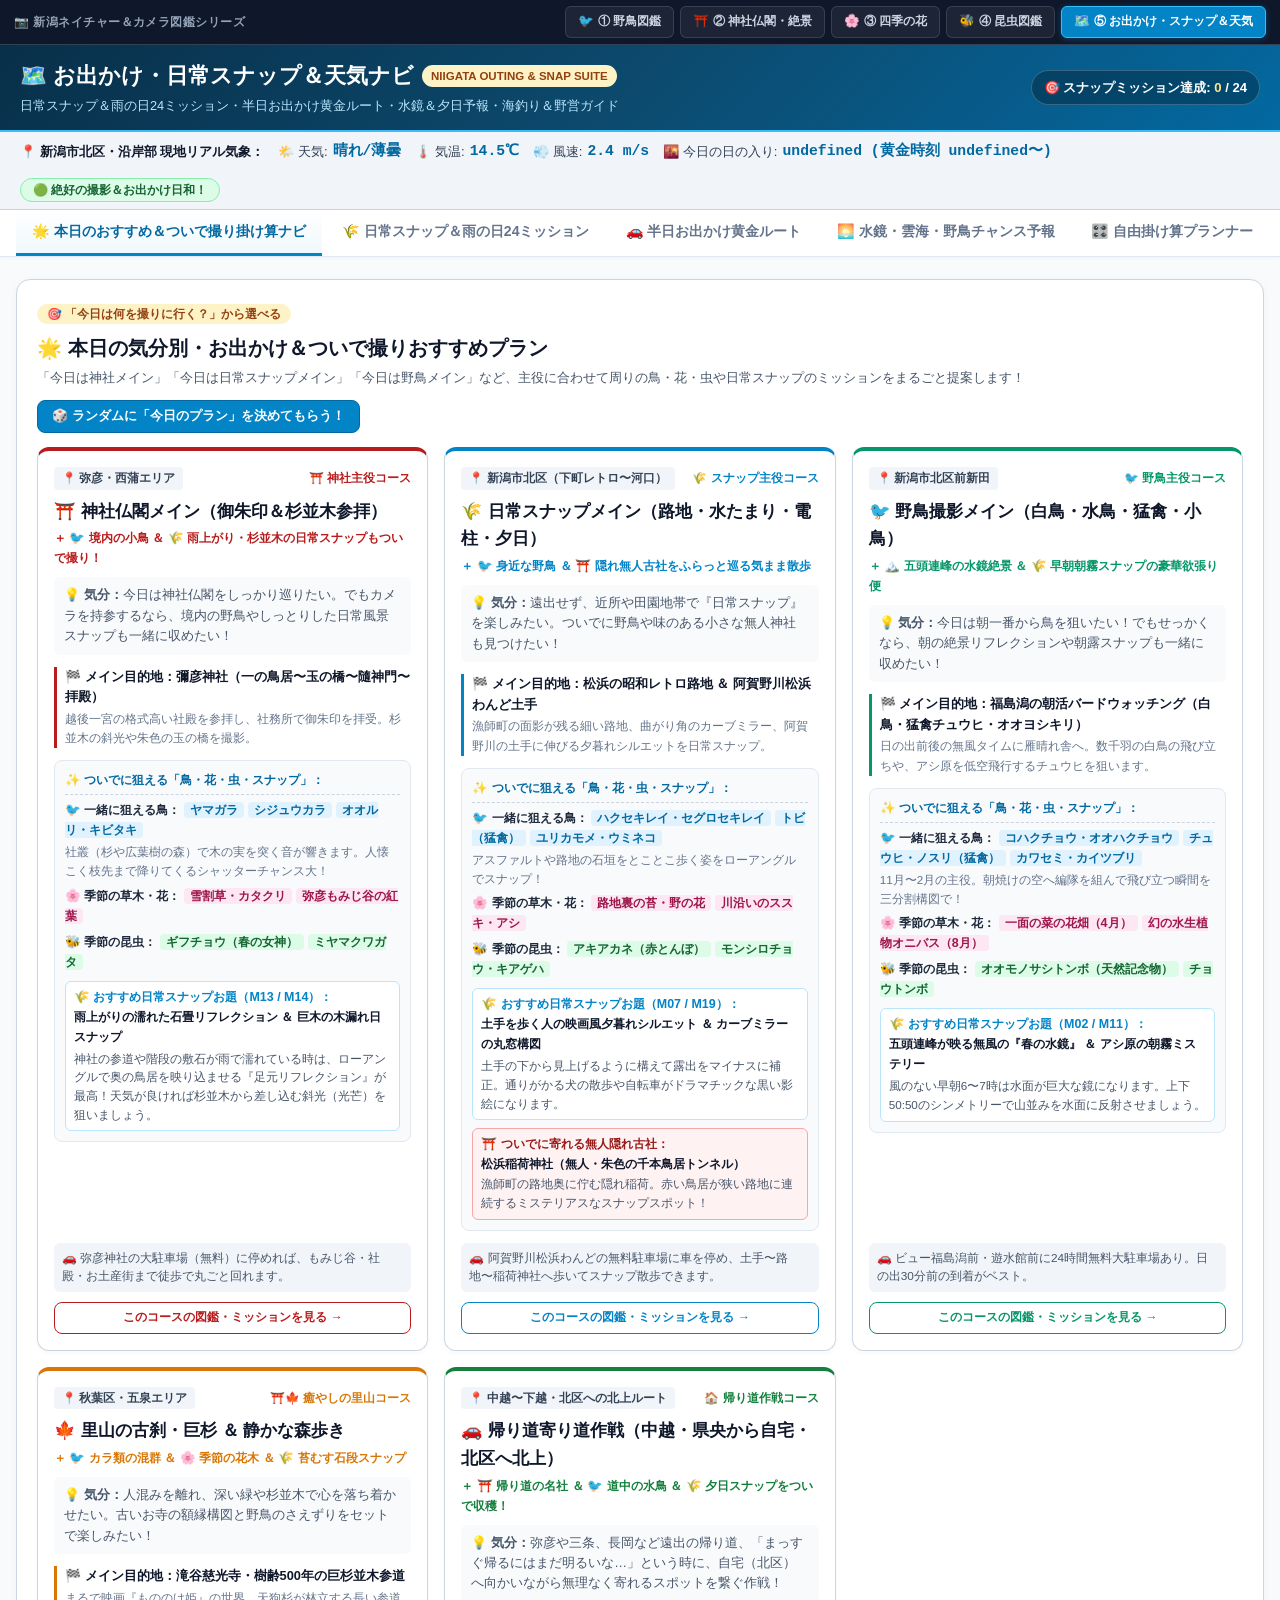
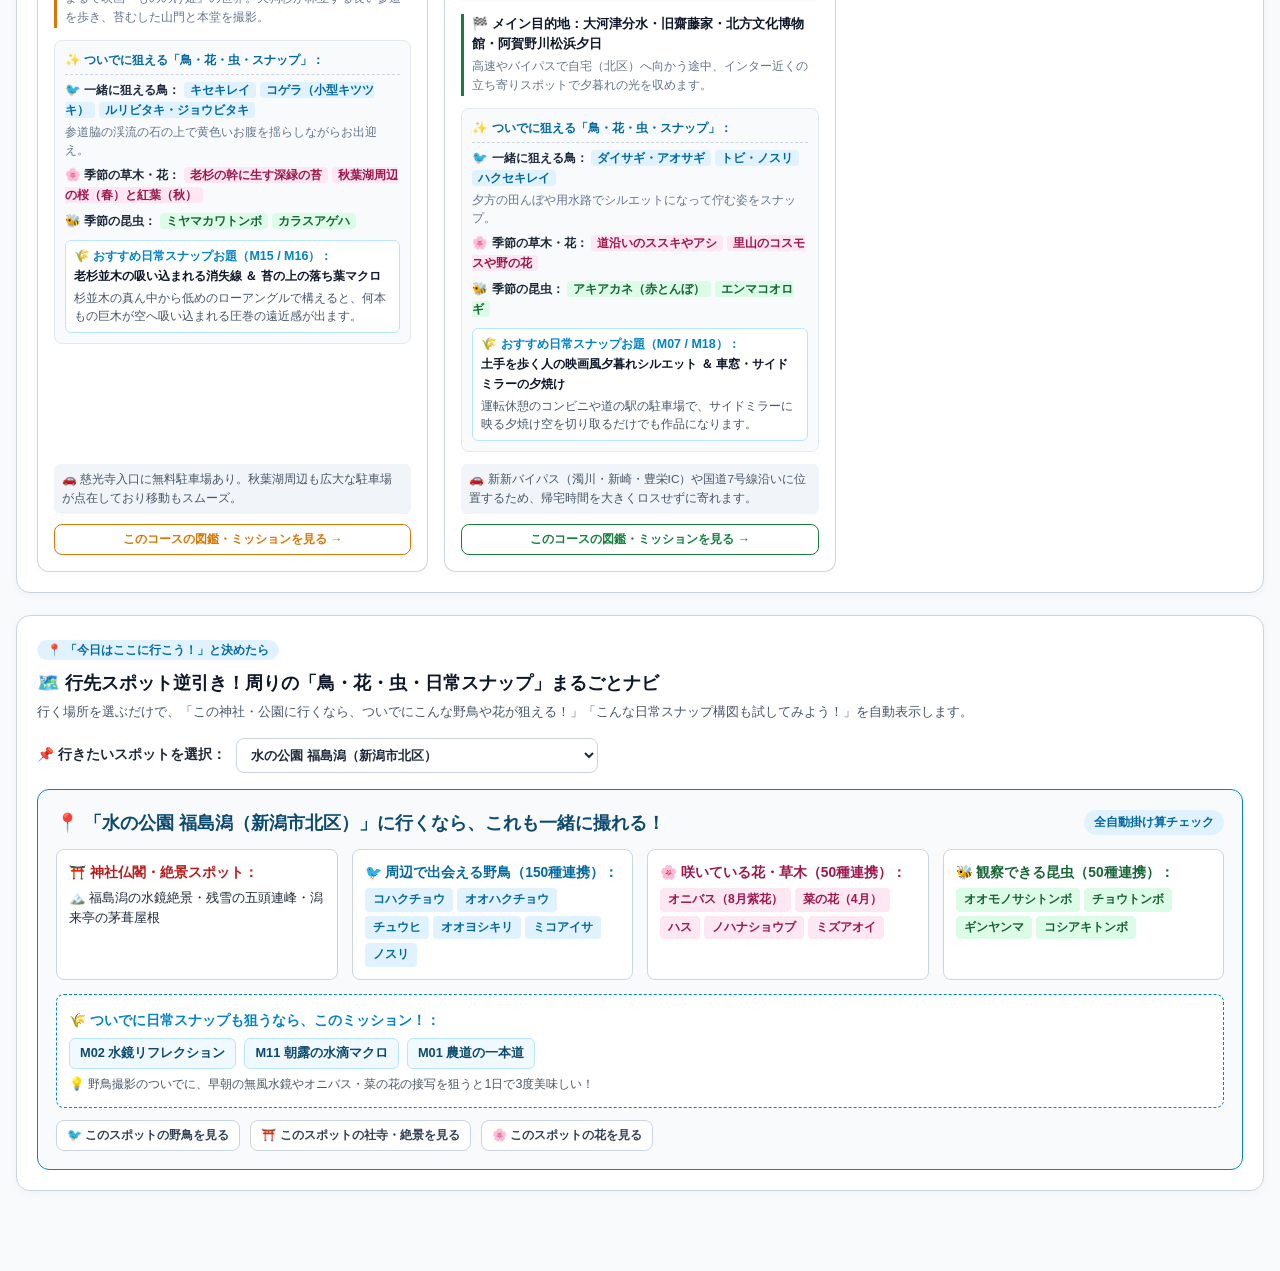
==== 冒険プランナー＆海釣り天気/index.html @ 22fecbc3 "Initial commit: Niigata Camera Nature & Shrine Dex suite (v2.0)" ====
<!DOCTYPE html>
<html lang="ja">
<head>
  <meta charset="UTF-8" />
  <meta name="viewport" content="width=device-width, initial-scale=1.0" />
  <title>お出かけ・日常スナップ＆天気ナビ｜新潟カメラライフ第5部</title>
  <style>
    :root {
      --primary: #0369a1;
      --primary-dark: #0c4a6e;
      --accent: #d97706;
      --accent-green: #059669;
      --danger: #dc2626;
      --bg: #f8fafc;
      --card-bg: #ffffff;
      --border: #e2e8f0;
      --text: #1e293b;
      --text-muted: #64748b;
    }
    * { box-sizing: border-box; margin: 0; padding: 0; }
    body {
      font-family: -apple-system, BlinkMacSystemFont, "Segoe UI", Roboto, "Hiragino Kaku Gothic ProN", "Yu Gothic", Meiryo, sans-serif;
      background: var(--bg);
      color: var(--text);
      line-height: 1.6;
    }

    /* 5アプリ共通 最上部グローバルスイートナビ */
    .global-suite-nav {
      background: #0f172a;
      border-bottom: 1px solid #334155;
      padding: 6px 14px;
      position: sticky;
      top: 0;
      z-index: 1000;
    }
    .global-suite-inner {
      max-width: 1400px;
      margin: 0 auto;
      display: flex;
      align-items: center;
      justify-content: space-between;
      flex-wrap: wrap;
      gap: 8px;
    }
    .global-suite-brand {
      color: #94a3b8;
      font-size: 0.74rem;
      font-weight: 800;
      letter-spacing: 0.04em;
    }
    .global-suite-links {
      display: flex;
      gap: 6px;
      flex-wrap: wrap;
    }
    .suite-nav-pill {
      text-decoration: none;
      font-size: 0.78rem;
      font-weight: 700;
      padding: 5px 12px;
      border-radius: 6px;
      color: #cbd5e1;
      background: rgba(255, 255, 255, 0.06);
      border: 1px solid rgba(255, 255, 255, 0.12);
      transition: all 0.18s;
      display: inline-flex;
      align-items: center;
      gap: 5px;
    }
    .suite-nav-pill:hover {
      background: rgba(255, 255, 255, 0.15);
      color: #fff;
    }
    .suite-nav-pill.active {
      background: #0284c7;
      color: #ffffff;
      border-color: #38bdf8;
      box-shadow: 0 1px 6px rgba(2, 132, 199, 0.4);
    }

    /* Header (Unified 2nd tier) */
    .app-header {
      background: linear-gradient(135deg, #082f49 0%, #0c4a6e 50%, #0369a1 100%);
      border-bottom: 2px solid #38bdf8;
      padding: 14px 20px;
      color: #fff;
      box-shadow: 0 2px 10px rgba(0,0,0,0.12);
    }
    .header-inner {
      max-width: 1400px;
      margin: 0 auto;
      display: flex;
      justify-content: space-between;
      align-items: center;
      flex-wrap: wrap;
      gap: 12px;
    }
    .brand-title {
      font-size: 1.35rem;
      font-weight: 900;
      color: #ffffff;
      display: flex;
      align-items: center;
      gap: 8px;
      flex-wrap: wrap;
    }
    .brand-badge {
      font-size: 0.72rem;
      background: #fef3c7;
      color: #92400e;
      padding: 2px 9px;
      border-radius: 99px;
      font-weight: 800;
    }
    .brand-sub {
      font-size: 0.8rem;
      color: #bae6fd;
      margin-top: 2px;
    }

    /* Weather Alert HUD Bar */
    .weather-bar {
      background: #f1f5f9;
      border-bottom: 1px solid #cbd5e1;
      padding: 8px 20px;
    }
    .weather-inner {
      max-width: 1400px;
      margin: 0 auto;
      display: flex;
      justify-content: space-between;
      align-items: center;
      flex-wrap: wrap;
      gap: 12px;
    }
    .weather-box {
      display: flex;
      align-items: center;
      gap: 14px;
      flex-wrap: wrap;
    }
    .weather-item {
      display: flex;
      align-items: center;
      gap: 5px;
      font-size: 0.82rem;
      color: #334155;
    }
    .weather-item strong {
      color: #0369a1;
      font-family: monospace;
      font-size: 0.92rem;
    }
    .wind-badge {
      padding: 4px 12px;
      border-radius: 99px;
      font-size: 0.76rem;
      font-weight: 800;
    }
    .wind-good { background: #dcfce7; color: #166534; border: 1px solid #86efac; }
    .wind-warn { background: #fef3c7; color: #92400e; border: 1px solid #fcd34d; }
    .wind-danger { background: #fee2e2; color: #991b1b; border: 1px solid #fca5a5; }

    /* Nav Tabs (Unified 3rd tier white bar with bottom border active) */
    .nav-tabs {
      background: #ffffff;
      border-bottom: 1px solid var(--border);
      padding: 0 16px;
      position: sticky;
      top: 39px;
      z-index: 850;
      box-shadow: 0 1px 4px rgba(0,0,0,0.04);
    }
    .nav-tabs-inner {
      max-width: 1400px;
      margin: 0 auto;
      display: flex;
      gap: 4px;
      overflow-x: auto;
    }
    .nav-tab {
      padding: 12px 16px;
      background: transparent;
      color: #64748b;
      font-size: 0.88rem;
      font-weight: 700;
      border: none;
      border-bottom: 3px solid transparent;
      cursor: pointer;
      white-space: nowrap;
      transition: all 0.2s;
    }
    .nav-tab:hover { background: #f8fafc; color: #0369a1; }
    .nav-tab.active {
      color: #0369a1;
      border-bottom-color: #0284c7;
      background: linear-gradient(to top, rgba(2, 132, 199, 0.06), transparent);
    }

    /* Buttons */
    .btn {
      padding: 7px 14px;
      border-radius: 8px;
      font-size: 0.8rem;
      font-weight: 700;
      cursor: pointer;
      border: 1px solid var(--border);
      background: #fff;
      color: #334155;
      text-decoration: none;
      transition: all 0.2s;
      display: inline-flex;
      align-items: center;
      gap: 5px;
    }
    .btn:hover {
      background: #f1f5f9;
      border-color: #94a3b8;
    }
    .btn-primary {
      background: #0284c7;
      color: #fff;
      border-color: #0369a1;
    }
    .btn-primary:hover {
      background: #0369a1;
      color: #fff;
    }
    .btn-outline {
      background: #fff;
      color: #334155;
      border: 1px solid #cbd5e1;
    }
    .btn-sm {
      padding: 5px 10px;
      font-size: 0.76rem;
    }
    .filter-select {
      padding: 8px 10px;
      border: 1px solid #cbd5e1;
      border-radius: 8px;
      font-size: 0.84rem;
      background: #fff;
      color: #1e293b;
    }

    /* Container */
    .container {
      max-width: 1400px;
      margin: 0 auto;
      padding: 22px 16px 80px;
    }
    .tab-content { display: none; }
    .tab-content.active { display: block; animation: fadeIn 0.2s ease; }
    @keyframes fadeIn {
      from { opacity: 0; transform: translateY(4px); }
      to { opacity: 1; transform: translateY(0); }
    }

    /* Planner Multi-Checkbox Box */
    .planner-box {
      background: var(--card-bg);
      border: 1px solid var(--border);
      border-radius: 14px;
      padding: 20px;
      margin-bottom: 22px;
      box-shadow: 0 2px 8px rgba(0,0,0,0.04);
    }
    .planner-title {
      font-size: 1.05rem;
      font-weight: 800;
      color: #0f172a;
      margin-bottom: 12px;
      display: flex;
      align-items: center;
      gap: 8px;
    }
    .checkbox-grid {
      display: grid;
      grid-template-columns: repeat(auto-fill, minmax(185px, 1fr));
      gap: 10px;
      margin-bottom: 16px;
    }
    .checkbox-pill {
      background: #f8fafc;
      border: 1.5px solid #cbd5e1;
      border-radius: 8px;
      padding: 9px 12px;
      cursor: pointer;
      display: flex;
      align-items: center;
      gap: 8px;
      font-size: 0.84rem;
      font-weight: 700;
      color: #334155;
      transition: all 0.18s;
      user-select: none;
    }
    .checkbox-pill:hover { border-color: #0284c7; color: #0369a1; }
    .checkbox-pill.checked {
      background: #e0f2fe;
      border-color: #0284c7;
      color: #0369a1;
    }

    /* Safety Quick Toggles */
    .safety-toggles {
      display: flex;
      gap: 10px;
      flex-wrap: wrap;
      padding-top: 12px;
      border-top: 1px dashed var(--border);
      align-items: center;
    }
    .toggle-tag {
      font-size: 0.78rem;
      cursor: pointer;
      padding: 5px 12px;
      border-radius: 99px;
      background: #f1f5f9;
      border: 1px solid #cbd5e1;
      color: #475569;
      font-weight: 600;
    }
    .toggle-tag.checked {
      background: #dcfce7;
      color: #166534;
      border-color: #22c55e;
      font-weight: 800;
    }

    /* Spot Cards Grid */
    .spots-grid {
      display: grid;
      grid-template-columns: repeat(auto-fill, minmax(350px, 1fr));
      gap: 18px;
    }
    .spot-card {
      background: var(--card-bg);
      border: 1px solid var(--border);
      border-radius: 14px;
      overflow: hidden;
      box-shadow: 0 2px 8px rgba(0,0,0,0.05);
      transition: transform 0.2s, border-color 0.2s;
      display: flex;
      flex-direction: column;
    }
    .spot-card:hover {
      transform: translateY(-3px);
      border-color: #0284c7;
    }
    .spot-header {
      background: #0f172a;
      color: #fff;
      padding: 13px 16px;
      display: flex;
      justify-content: space-between;
      align-items: center;
    }
    .spot-name {
      font-size: 1.05rem;
      font-weight: 800;
      color: #fff;
    }
    .spot-area {
      font-size: 0.75rem;
      color: #94a3b8;
    }
    .spot-body {
      padding: 15px 16px;
      flex: 1;
      display: flex;
      flex-direction: column;
      gap: 10px;
    }
    .feature-badge-row {
      display: flex;
      gap: 6px;
      flex-wrap: wrap;
    }
    .feat-badge {
      font-size: 0.72rem;
      padding: 2px 8px;
      border-radius: 4px;
      font-weight: 700;
    }
    .feat-bird { background: #ccfbf1; color: #115e59; border: 1px solid #5eead4; }
    .feat-insect { background: #dcfce7; color: #166534; border: 1px solid #86efac; }
    .feat-flora { background: #fce7f3; color: #9d174d; border: 1px solid #f9a8d4; }
    .feat-shrine { background: #fee2e2; color: #991b1b; border: 1px solid #fca5a5; }
    .feat-fish { background: #e0f2fe; color: #075985; border: 1px solid #7dd3fc; }
    .feat-camp { background: #fef3c7; color: #92400e; border: 1px solid #fcd34d; }

    .spot-detail-box {
      background: #f8fafc;
      border: 1px solid #e2e8f0;
      border-radius: 8px;
      padding: 9px 12px;
      font-size: 0.79rem;
      color: #334155;
      line-height: 1.5;
    }
    .spot-safety-row {
      display: grid;
      grid-template-columns: repeat(3, 1fr);
      gap: 6px;
      text-align: center;
      font-size: 0.72rem;
      margin-top: 2px;
    }
    .safety-item {
      background: #f1f5f9;
      padding: 5px 6px;
      border-radius: 6px;
      border: 1px solid #cbd5e1;
      color: #334155;
    }

    /* Fish Dex Grid */
    .fish-grid {
      display: grid;
      grid-template-columns: repeat(auto-fill, minmax(320px, 1fr));
      gap: 18px;
    }
    .fish-card {
      background: var(--card-bg);
      border: 1px solid var(--border);
      border-radius: 14px;
      padding: 16px 18px;
      box-shadow: 0 2px 8px rgba(0,0,0,0.05);
    }
    .fish-card.is-danger {
      border: 2px solid #dc2626;
      background: #fef2f2;
    }
    .fish-title-row {
      display: flex;
      justify-content: space-between;
      align-items: flex-start;
      margin-bottom: 8px;
    }
    .fish-name {
      font-size: 1.08rem;
      font-weight: 800;
      color: #0369a1;
    }
    .fish-card.is-danger .fish-name {
      color: #b91c1c;
    }
    .fish-cat-tag {
      font-size: 0.72rem;
      background: #f1f5f9;
      border: 1px solid #cbd5e1;
      padding: 2px 8px;
      border-radius: 99px;
      color: #475569;
      font-weight: 700;
    }

    /* Manual Tab */
    .manual-card {
      background: var(--card-bg);
      border: 1px solid var(--border);
      border-radius: 14px;
      padding: 20px;
      margin-bottom: 18px;
      box-shadow: 0 2px 8px rgba(0,0,0,0.04);
    }
    .manual-card h3 {
      font-size: 1.1rem;
      color: #0369a1;
      margin-bottom: 10px;
      display: flex;
      align-items: center;
      gap: 8px;
    }
    .manual-card p, .manual-card li {
      font-size: 0.88rem;
      color: #334155;
      line-height: 1.7;
    }
    .manual-card ul {
      padding-left: 20px;
      margin-top: 8px;
    }
  </style>
</head>
<body>

  <!-- 5アプリ共通 最上部グローバルナビ（1番手〜5番手固定順） -->
  <div class="global-suite-nav">
    <div class="global-suite-inner">
      <div class="global-suite-brand">📷 新潟ネイチャー＆カメラ図鑑シリーズ</div>
      <div class="global-suite-links">
        <a href="../index.html" class="suite-nav-pill">🐦 ① 野鳥図鑑</a>
        <a href="../神社仏閣・絶景・花図鑑/index.html" class="suite-nav-pill">⛩️ ② 神社仏閣・絶景</a>
        <a href="../四季の花・草木図鑑/index.html" class="suite-nav-pill">🌸 ③ 四季の花</a>
        <a href="../昆虫図鑑/index.html" class="suite-nav-pill">🐝 ④ 昆虫図鑑</a>
        <a href="index.html" class="suite-nav-pill active">🗺️ ⑤ お出かけ・スナップ＆天気</a>
      </div>
    </div>
  </div>

  <!-- Header (Unified 2nd tier) -->
  <header class="app-header">
    <div class="header-inner">
      <div>
        <div class="brand-title">
          <span>🗺️ お出かけ・日常スナップ＆天気ナビ</span>
          <span class="brand-badge">NIIGATA OUTING & SNAP SUITE</span>
        </div>
        <div class="brand-sub">日常スナップ＆雨の日24ミッション・半日お出かけ黄金ルート・水鏡＆夕日予報・海釣り＆野営ガイド</div>
      </div>
      <div style="display:flex; align-items:center; gap:10px; flex-wrap:wrap;">
        <div style="background:rgba(0,0,0,0.28); border:1px solid rgba(255,255,255,0.2); padding:6px 12px; border-radius:99px; font-size:0.82rem; font-weight:700;">
          🎯 スナップミッション達成: <strong id="hdr-snap-count" style="color:#fde68a;">0</strong> / 24
        </div>
      </div>
    </div>
  </header>

  <!-- Weather Alert Bar -->
  <div class="weather-bar">
    <div class="weather-inner">
      <div class="weather-box">
        <span style="font-weight:800; font-size:0.82rem; color:#0f172a;">📍 新潟市北区・沿岸部 現地リアル気象：</span>
        <div class="weather-item">🌤️ 天気: <strong id="w-weather">晴れ/薄曇</strong></div>
        <div class="weather-item">🌡️ 気温: <strong id="w-temp">14.5℃</strong></div>
        <div class="weather-item">💨 風速: <strong id="w-wind">2.4 m/s</strong></div>
        <div class="weather-item">🌇 今日の日の入り: <strong id="w-sunset">--:--</strong></div>
      </div>
      <div>
        <span class="wind-badge wind-good" id="w-rating">🟢 絶好の撮影＆お出かけ日和！</span>
      </div>
    </div>
  </div>

  <!-- Nav Tabs (Unified 3rd tier) -->
  <nav class="nav-tabs">
    <div class="nav-tabs-inner">
      <button class="nav-tab active" onclick="PlannerApp.switchTab('today')">🌟 本日のおすすめ＆ついで撮り掛け算ナビ</button>
      <button class="nav-tab" onclick="PlannerApp.switchTab('snap')">🌾 日常スナップ＆雨の日24ミッション</button>
      <button class="nav-tab" onclick="PlannerApp.switchTab('routes')">🚗 半日お出かけ黄金ルート</button>
      <button class="nav-tab" onclick="PlannerApp.switchTab('forecast')">🌅 水鏡・雲海・野鳥チャンス予報</button>
      <button class="nav-tab" onclick="PlannerApp.switchTab('planner')">🎛️ 自由掛け算プランナー</button>
      <button class="nav-tab" onclick="PlannerApp.switchTab('fish')">🐟 海釣り＆魚図鑑（13種）</button>
      <button class="nav-tab" onclick="PlannerApp.switchTab('manual')">⛺ 安全野営＆車中泊マニュアル</button>
    </div>
  </nav>

  <main class="container">
    <!-- ==================== TAB 0: 本日のおすすめ＆ついで撮り掛け算ナビ ==================== -->
    <section id="tab-today" class="tab-content active">
      <!-- 1. 気分・目的別コース（プリセット提案） -->
      <div style="background:#ffffff; border:1px solid #cbd5e1; border-radius:14px; padding:20px; margin-bottom:22px; box-shadow:0 2px 8px rgba(0,0,0,0.04);">
        <div style="display:flex; justify-content:space-between; align-items:flex-start; flex-wrap:wrap; gap:12px; margin-bottom:14px;">
          <div>
            <span style="background:#fef3c7; color:#92400e; font-size:0.74rem; font-weight:800; padding:3px 10px; border-radius:99px;">🎯 「今日は何を撮りに行く？」から選べる</span>
            <h2 style="font-size:1.25rem; font-weight:900; margin-top:6px; color:#0f172a;">🌟 本日の気分別・お出かけ＆ついで撮りおすすめプラン</h2>
            <p style="font-size:0.84rem; color:#475569; margin-top:3px;">
              「今日は神社メイン」「今日は日常スナップメイン」「今日は野鳥メイン」など、主役に合わせて周りの鳥・花・虫や日常スナップのミッションをまるごと提案します！
            </p>
          </div>
          <button class="btn btn-primary" onclick="PlannerApp.spinRandomPlan()">
            🎲 ランダムに「今日のプラン」を決めてもらう！
          </button>
        </div>

        <div id="recommended-plans-grid" style="display:grid; grid-template-columns:repeat(auto-fit, minmax(320px, 1fr)); gap:16px;"></div>
      </div>

      <!-- 2. 行先から逆引き！まるごと掛け算ナビ -->
      <div style="background:#ffffff; border:1px solid #cbd5e1; border-radius:14px; padding:20px; box-shadow:0 2px 8px rgba(0,0,0,0.04);">
        <div style="margin-bottom:16px;">
          <span style="background:#e0f2fe; color:#0369a1; font-size:0.74rem; font-weight:800; padding:3px 10px; border-radius:99px;">📍 「今日はここに行こう！」と決めたら</span>
          <h3 style="font-size:1.15rem; font-weight:900; margin-top:6px; color:#0f172a;">🗺️ 行先スポット逆引き！周りの「鳥・花・虫・日常スナップ」まるごとナビ</h3>
          <p style="font-size:0.84rem; color:#475569; margin-top:3px;">
            行く場所を選ぶだけで、「この神社・公園に行くなら、ついでにこんな野鳥や花が狙える！」「こんな日常スナップ構図も試してみよう！」を自動表示します。
          </p>
        </div>

        <div style="margin-bottom:16px; display:flex; align-items:center; gap:10px; flex-wrap:wrap;">
          <label style="font-size:0.86rem; font-weight:800; color:#1e293b;">📌 行きたいスポットを選択：</label>
          <select id="select-cross-spot" class="filter-select" style="min-width:280px; font-weight:700;" onchange="PlannerApp.renderSelectedCrossSpot(this.value)">
            <!-- JSで動的生成 -->
          </select>
        </div>

        <div id="cross-spot-result-box"></div>
      </div>
    </section>

    <!-- ==================== TAB 1: 日常スナップ＆雨の日24ミッション ==================== -->
    <section id="tab-snap" class="tab-content">
      <div style="background:#ffffff; border:1px solid #cbd5e1; border-radius:14px; padding:20px; margin-bottom:18px; box-shadow:0 2px 8px rgba(0,0,0,0.04);">
        <div style="display:flex; justify-content:space-between; align-items:flex-start; flex-wrap:wrap; gap:14px;">
          <div>
            <span style="background:#e0f2fe; color:#0369a1; font-size:0.74rem; font-weight:800; padding:3px 10px; border-radius:99px;">🌦️ 雨の日・曇りの日・ご近所散歩が宝の山になる！</span>
            <h2 style="font-size:1.25rem; font-weight:900; margin-top:6px; color:#0f172a;">🌾 新潟の日常スナップ＆天候別・24の撮影ミッション</h2>
            <p style="font-size:0.84rem; color:#475569; margin-top:4px;">
              遠くの名所へ行かない日でも、雨上がりの水たまりリフレクションや夕暮れのマジックアワーなど、カメラが10倍楽しくなる練習テーマ集です。
            </p>
          </div>
          <!-- 🌇 新潟市リアルタイム日の入り＆マジックアワー計 -->
          <div id="niigata-sunset-widget" style="background:#0f172a; color:#f8fafc; border:1px solid #334155; border-radius:12px; padding:12px 16px; min-width:270px;"></div>
        </div>

        <!-- 🎲 ランダム撮影お題ガチャ＆進捗バー -->
        <div style="margin-top:16px; padding-top:14px; border-top:1px solid #e2e8f0; display:flex; align-items:center; justify-content:space-between; flex-wrap:wrap; gap:12px;">
          <div style="display:flex; align-items:center; gap:10px; flex-wrap:wrap;">
            <button class="btn btn-primary" onclick="PlannerApp.spinMissionGacha()">
              🎲 今日なにする？気まぐれ撮影ガチャを回す！
            </button>
            <span id="mission-progress-text" style="font-size:0.84rem; font-weight:800; color:#0369a1;">ミッション達成: 0 / 24 (0%)</span>
          </div>
          <div style="display:flex; gap:6px; flex-wrap:wrap;">
            <button class="btn btn-sm" onclick="PlannerApp.filterMissions('all')">すべて (24)</button>
            <button class="btn btn-sm" onclick="PlannerApp.filterMissions('rain')">☔ 雨・曇り・水滴 (6)</button>
            <button class="btn btn-sm" onclick="PlannerApp.filterMissions('Bokeh')">✨ 玉ボケ・光と影 (6)</button>
            <button class="btn btn-sm" onclick="PlannerApp.filterMissions('town')">🌾 田園・ローカル線・街角 (6)</button>
            <button class="btn btn-sm" onclick="PlannerApp.filterMissions('evening')">🌇 夕日・シルエット・夜 (6)</button>
          </div>
        </div>

        <!-- ガチャ結果表示ボックス -->
        <div id="mission-gacha-result" style="display:none; margin-top:14px; background:#f0f9ff; color:#0f172a; border-radius:12px; padding:16px; border:2px solid #0284c7;"></div>
      </div>

      <!-- 24ミッションカード一覧 -->
      <div id="snap-missions-grid" style="display:grid; grid-template-columns:repeat(auto-fill, minmax(340px, 1fr)); gap:16px;"></div>
    </section>

    <!-- ==================== TAB 2: 半日お出かけ黄金ルート ==================== -->
    <section id="tab-routes" class="tab-content">
      <div id="planner-routes-box"></div>
    </section>

    <!-- ==================== TAB 3: 水鏡・雲海・野鳥チャンス予報 ==================== -->
    <section id="tab-forecast" class="tab-content">
      <div id="planner-forecast-box"></div>
    </section>

    <!-- ==================== TAB 4: スポット掛け算プランナー ==================== -->
    <section id="tab-planner" class="tab-content">
      <div class="planner-box">
        <div class="planner-title">
          <span>✨ 今日の目的を自由に掛け算！（複数チェックで合致するスポットを表示）</span>
        </div>

        <div class="checkbox-grid">
          <label class="checkbox-pill" onclick="PlannerApp.toggleFeat('bird', this)">
            <span>🐦 野鳥撮影（150種）</span>
          </label>
          <label class="checkbox-pill" onclick="PlannerApp.toggleFeat('shrine', this)">
            <span>⛩️ 神社仏閣・絶景（80選）</span>
          </label>
          <label class="checkbox-pill" onclick="PlannerApp.toggleFeat('flora', this)">
            <span>🌸 四季の花・草木（50種）</span>
          </label>
          <label class="checkbox-pill" onclick="PlannerApp.toggleFeat('insect', this)">
            <span>🐝 昆虫採集・撮影（50種）</span>
          </label>
          <label class="checkbox-pill" onclick="PlannerApp.toggleFeat('fishing', this)">
            <span>🎣 海釣り・投げ釣り</span>
          </label>
          <label class="checkbox-pill checked" onclick="PlannerApp.toggleFeat('camp_day', this)">
            <span>⛺ タープ・野営・外ご飯</span>
          </label>
          <label class="checkbox-pill" onclick="PlannerApp.toggleFeat('camp_night_car', this)">
            <span>🚗 車中泊・1泊キャンプ</span>
          </label>
        </div>

        <div class="safety-toggles">
          <span style="font-size:0.78rem; font-weight:700; color:#475569;">🛡️ 安全こだわりフィルター：</span>
          <span class="toggle-tag" id="tog-nosalt" onclick="PlannerApp.toggleSafety('nosalt')">潮風・塩害ゼロ（カメラ完全安心）</span>
          <span class="toggle-tag" id="tog-nobear" onclick="PlannerApp.toggleSafety('nobear')">クマの心配ゼロ（平野・管理地）</span>
          <span class="toggle-tag" id="tog-toilet" onclick="PlannerApp.toggleSafety('toilet')">24時間水洗トイレあり</span>
        </div>
      </div>

      <!-- Results Count -->
      <div style="display:flex; justify-content:space-between; align-items:center; margin-bottom:16px;">
        <span style="font-size:0.9rem; font-weight:700; color:#334155;">
          🎯 条件にマッチしたスポット： <strong id="match-count" style="color:#0284c7; font-size:1.15rem;">0</strong> 件
        </span>
        <button class="btn btn-sm" onclick="PlannerApp.resetFilter()">↺ 条件をリセット</button>
      </div>

      <!-- Spots Grid -->
      <div class="spots-grid" id="spots-grid"></div>
    </section>

    <!-- ==================== TAB 5: にいがた海釣り＆魚図鑑 ==================== -->
    <section id="tab-fish" class="tab-content">
      <div style="background:#ffffff; border-radius:12px; padding:16px 20px; margin-bottom:18px; border:1px solid #cbd5e1;">
        <h3 style="font-size:1.1rem; color:#0369a1; margin-bottom:4px;">🎣 にいがた沿岸＆河川 釣れる魚図鑑（13種＋毒魚注意報）</h3>
        <p style="font-size:0.84rem; color:#475569;">
          砂浜からのシロギス投げ釣り、河口のハゼ、堤防のアジや根魚。美味しい食べ方と【触るな危険な毒魚アラート】を網羅！
        </p>
      </div>

      <div class="fish-grid" id="fish-grid"></div>
    </section>

    <!-- ==================== TAB 6: 安全野営＆車中泊マニュアル ==================== -->
    <section id="tab-manual" class="tab-content">
      <div style="max-width:900px; margin:0 auto;">
        <div class="manual-card">
          <h3>⛺ 初心者でも絶対失敗しない！タープ設営＆外ご飯の極意</h3>
          <ul>
            <li><strong>普通のペグは砂浜に刺さらない！「砂袋ペグ」の知恵</strong><br>
              砂浜では付属の金属ペグはスカスカで一瞬で抜けます。コンビニ袋に砂をぎっしり詰めてロープを結び、砂の中に深く埋めるだけで、強風でもビクともしない最強の重りになります！
            </li>
            <li><strong>初心者は「片側地面ペタ付け（シェルター張り）」が安全</strong><br>
              高く張り上げると風をまともに受けて倒壊します。風が吹いてくる側を地面スレスレに下げて張ることで、風を綺麗に逃がして快適なプライベート空間を作れます。
            </li>
            <li><strong>バーナー調理のコツ</strong><br>
              風防（アルミの風よけプレート）が必須です。風があると火が流れてお湯が沸きません。
            </li>
          </ul>
        </div>

        <div class="manual-card">
          <h3>🚗 車中泊・1泊を快適にする「三種の神器」</h3>
          <ul>
            <li><strong>① フルフラット用マット（段差埋め）</strong><br>
              シートを倒しただけでは腰が痛くなります。厚さ5〜8cmのインフレーターマットを敷くだけで自宅のベッド並みに熟睡できます。
            </li>
            <li><strong>② 遮光サンシェード（全窓目隠し）</strong><br>
              外からの視線を遮るプライバシー保護と、朝日の眩しさ防止、冬の結露・冷気遮断に絶対不可欠です。
            </li>
            <li><strong>③ LEDランタン（車内火気厳禁！）</strong><br>
              車内でガスバーナーや炭を使うと一酸化炭素中毒で命を落とします。車内調理は厳禁、明かりは必ずLEDを使いましょう。
            </li>
          </ul>
        </div>

        <div class="manual-card">
          <h3>🛡️ 海岸・自然地帯の絶対マナー</h3>
          <ul>
            <li><strong>ゴミは100%持ち帰り</strong>（釣り糸や針は海鳥の足に絡まるため絶対に落とさない！）</li>
            <li><strong>直火（砂の上の直焼き）禁止</strong>（必ず焚き火台やバーナーを使用）</li>
            <li><strong>車を砂浜に突っ込まない</strong>（四駆でもスタックしてJAF案件が多発しています。必ず舗装駐車場に停めましょう）</li>
          </ul>
        </div>
      </div>
    </section>
  </main>

  <!-- Scripts -->
  <script src="../js/data-fish-camp.js"></script>
  <script src="../神社仏閣・絶景・花図鑑/js/data-snap-missions.js"></script>
  <script src="../js/data-today-outing-recommends.js"></script>
  <script src="../神社仏閣・絶景・花図鑑/js/camera-enjoy-suite.js"></script>
  <script>
    const SNAP_STORAGE_KEY = "niigata_snap_missions_completed_v1";

    const PlannerApp = {
      state: {
        activeTab: 'today',
        missionFilter: 'all',
        completedMissions: {},
        selectedFeats: new Set(['camp_day']),
        safetyNosalt: false,
        safetyNobear: false,
        safetyToilet: false
      },

      init() {
        this.loadCompletedMissions();
        this.fetchRealWeather();
        this.renderSunsetWidget();
        this.renderTodayRecommends();
        this.renderCrossSpotSelect();
        this.renderMissions();
        this.renderRoutesAndForecast();
        this.renderPlanner();
        this.renderFish();
      },

      renderTodayRecommends() {
        const plans = window.NIIGATA_RECOMMENDED_PLANS || [];
        const grid = document.getElementById("recommended-plans-grid");
        if (!grid) return;

        grid.innerHTML = plans.map(p => `
          <div style="background:#fff; border:1.5px solid #cbd5e1; border-top:4px solid ${p.accentColor}; border-radius:12px; padding:16px; display:flex; flex-direction:column; box-shadow:0 2px 6px rgba(0,0,0,0.03);">
            <div style="display:flex; justify-content:space-between; align-items:center; margin-bottom:8px;">
              <span style="font-size:0.72rem; font-weight:800; background:#f1f5f9; color:#334155; padding:2px 8px; border-radius:4px;">📍 ${p.area}</span>
              <span style="font-size:0.74rem; font-weight:800; color:${p.accentColor};">${p.badge}</span>
            </div>

            <h3 style="font-size:1.08rem; font-weight:900; color:#0f172a; margin-bottom:4px;">${p.theme}</h3>
            <div style="font-size:0.78rem; font-weight:700; color:${p.accentColor}; margin-bottom:8px;">${p.subTheme}</div>
            <p style="font-size:0.8rem; color:#475569; margin-bottom:12px; background:#f8fafc; padding:8px 10px; border-radius:6px;">
              💡 <strong>気分：</strong>${p.targetMood}
            </p>

            <div style="margin-bottom:12px; font-size:0.8rem; border-left:3px solid ${p.accentColor}; padding-left:8px;">
              <strong style="color:#0f172a;">🏁 メイン目的地：${p.mainDestination.title}</strong>
              <div style="font-size:0.76rem; color:#64748b; margin-top:2px;">${p.mainDestination.desc}</div>
            </div>

            <!-- ついで撮り掛け算リスト -->
            <div style="background:#f8fafc; border:1px solid #e2e8f0; border-radius:8px; padding:10px; margin-bottom:12px; display:flex; flex-direction:column; gap:6px; font-size:0.78rem;">
              <div style="font-weight:800; color:#0369a1; border-bottom:1px dashed #cbd5e1; padding-bottom:3px;">
                ✨ ついでに狙える「鳥・花・虫・スナップ」：
              </div>
              <div>
                <strong>🐦 一緒に狙える鳥：</strong>
                ${p.linkedItems.birds.map(b => `<span style="background:#e0f2fe; color:#0369a1; padding:1px 6px; border-radius:4px; font-weight:700; margin-right:4px;">${b.name}</span>`).join("")}
                <div style="font-size:0.73rem; color:#64748b; margin-top:2px;">${p.linkedItems.birds[0].desc}</div>
              </div>

              <div>
                <strong>🌸 季節の草木・花：</strong>
                ${p.linkedItems.flora.map(f => `<span style="background:#fce7f3; color:#9d174d; padding:1px 6px; border-radius:4px; font-weight:700; margin-right:4px;">${f.name}</span>`).join("")}
              </div>

              <div>
                <strong>🐝 季節の昆虫：</strong>
                ${p.linkedItems.insects.map(i => `<span style="background:#dcfce7; color:#166534; padding:1px 6px; border-radius:4px; font-weight:700; margin-right:4px;">${i.name}</span>`).join("")}
              </div>

              <div style="background:#fff; border:1px solid #bae6fd; border-radius:6px; padding:6px 8px; margin-top:2px;">
                <strong style="color:#0284c7;">🌾 おすすめ日常スナップお題（${p.linkedItems.snapMission.code}）：</strong>
                <div style="font-weight:700; color:#0f172a;">${p.linkedItems.snapMission.title}</div>
                <div style="font-size:0.73rem; color:#475569; margin-top:2px;">${p.linkedItems.snapMission.tip}</div>
              </div>

              ${p.linkedItems.nearbyHiddenShrine ? `
                <div style="background:#fef2f2; border:1px solid #fca5a5; border-radius:6px; padding:6px 8px; margin-top:2px;">
                  <strong style="color:#991b1b;">⛩️ ついでに寄れる無人隠れ古社：</strong>
                  <div style="font-weight:700; color:#0f172a;">${p.linkedItems.nearbyHiddenShrine.name}</div>
                  <div style="font-size:0.73rem; color:#475569;">${p.linkedItems.nearbyHiddenShrine.desc}</div>
                </div>
              ` : ''}
            </div>

            <div style="margin-top:auto; font-size:0.74rem; color:#475569; background:#f1f5f9; padding:6px 8px; border-radius:6px; margin-bottom:10px;">
              ${p.driveTip}
            </div>

            <a href="${p.mainDestination.link}" class="btn btn-sm btn-outline" style="justify-content:center; font-weight:800; border-color:${p.accentColor}; color:${p.accentColor};">
              このコースの図鑑・ミッションを見る →
            </a>
          </div>
        `).join("");
      },

      spinRandomPlan() {
        const plans = window.NIIGATA_RECOMMENDED_PLANS || [];
        if (!plans.length) return;
        const pick = plans[Math.floor(Math.random() * plans.length)];
        alert(`🎲 本日のおすすめプラン抽選結果！\n\n【${pick.theme}】\n📍 行先：${pick.spotName}\n💡 目的：${pick.subTheme}\n\n「${pick.mainDestination.title}」をチェックしてみてください！`);
      },

      renderCrossSpotSelect() {
        const spots = window.NIIGATA_SPOT_CROSS_DEX || [];
        const sel = document.getElementById("select-cross-spot");
        if (!sel) return;

        sel.innerHTML = spots.map(s => `
          <option value="${s.id}">${s.name}</option>
        `).join("");

        if (spots.length > 0) {
          this.renderSelectedCrossSpot(spots[0].id);
        }
      },

      renderSelectedCrossSpot(spotId) {
        const spots = window.NIIGATA_SPOT_CROSS_DEX || [];
        const s = spots.find(x => x.id === spotId) || spots[0];
        const box = document.getElementById("cross-spot-result-box");
        if (!box || !s) return;

        box.innerHTML = `
          <div style="background:#f8fafc; border:1.5px solid #0284c7; border-radius:12px; padding:18px;">
            <div style="display:flex; justify-content:space-between; align-items:center; flex-wrap:wrap; gap:8px; margin-bottom:12px;">
              <h4 style="font-size:1.15rem; font-weight:900; color:#0c4a6e;">📍 「${s.name}」に行くなら、これも一緒に撮れる！</h4>
              <span style="background:#e0f2fe; color:#0369a1; font-size:0.75rem; font-weight:800; padding:3px 10px; border-radius:99px;">全自動掛け算チェック</span>
            </div>

            <div style="display:grid; grid-template-columns:repeat(auto-fit, minmax(260px, 1fr)); gap:14px; margin-bottom:14px;">
              <div style="background:#fff; border:1px solid #cbd5e1; border-radius:8px; padding:12px;">
                <strong style="color:#b91c1c; font-size:0.86rem; display:block; margin-bottom:4px;">⛩️ 神社仏閣・絶景スポット：</strong>
                <div style="font-size:0.82rem; color:#1e293b; line-height:1.5;">${s.shrineScenery}</div>
              </div>

              <div style="background:#fff; border:1px solid #cbd5e1; border-radius:8px; padding:12px;">
                <strong style="color:#0369a1; font-size:0.86rem; display:block; margin-bottom:4px;">🐦 周辺で出会える野鳥（150種連携）：</strong>
                <div style="display:flex; gap:4px; flex-wrap:wrap; margin-top:4px;">
                  ${s.birds.map(b => `<span style="background:#e0f2fe; color:#0369a1; font-size:0.76rem; font-weight:700; padding:2px 8px; border-radius:4px;">${b}</span>`).join("")}
                </div>
              </div>

              <div style="background:#fff; border:1px solid #cbd5e1; border-radius:8px; padding:12px;">
                <strong style="color:#9d174d; font-size:0.86rem; display:block; margin-bottom:4px;">🌸 咲いている花・草木（50種連携）：</strong>
                <div style="display:flex; gap:4px; flex-wrap:wrap; margin-top:4px;">
                  ${s.flora.map(f => `<span style="background:#fce7f3; color:#9d174d; font-size:0.76rem; font-weight:700; padding:2px 8px; border-radius:4px;">${f}</span>`).join("")}
                </div>
              </div>

              <div style="background:#fff; border:1px solid #cbd5e1; border-radius:8px; padding:12px;">
                <strong style="color:#166534; font-size:0.86rem; display:block; margin-bottom:4px;">🐝 観察できる昆虫（50種連携）：</strong>
                <div style="display:flex; gap:4px; flex-wrap:wrap; margin-top:4px;">
                  ${s.insects.map(i => `<span style="background:#dcfce7; color:#166534; font-size:0.76rem; font-weight:700; padding:2px 8px; border-radius:4px;">${i}</span>`).join("")}
                </div>
              </div>
            </div>

            <!-- ついでに狙える日常スナップミッション -->
            <div style="background:#ffffff; border:1.5px dashed #0284c7; border-radius:8px; padding:12px; margin-bottom:12px;">
              <strong style="color:#0284c7; font-size:0.86rem;">🌾 ついでに日常スナップも狙うなら、このミッション！：</strong>
              <div style="display:flex; gap:8px; flex-wrap:wrap; margin-top:6px;">
                ${s.snapRecommends.map(m => `<span style="background:#f0f9ff; color:#0c4a6e; font-size:0.8rem; font-weight:800; padding:4px 10px; border-radius:6px; border:1px solid #bae6fd;">${m}</span>`).join("")}
              </div>
              <p style="font-size:0.78rem; color:#475569; margin-top:6px;">💡 ${s.tip}</p>
            </div>

            <div style="display:flex; gap:10px; flex-wrap:wrap;">
              <a href="../index.html?spot=${s.id}" class="btn btn-sm btn-outline">🐦 このスポットの野鳥を見る</a>
              <a href="../神社仏閣・絶景・花図鑑/index.html?spot=${s.id}" class="btn btn-sm btn-outline">⛩️ このスポットの社寺・絶景を見る</a>
              <a href="../四季の花・草木図鑑/index.html?spot=${s.id}" class="btn btn-sm btn-outline">🌸 このスポットの花を見る</a>
            </div>
          </div>
        `;
      },

      loadCompletedMissions() {
        try {
          // 神社仏閣側でチェックしていたミッション達成状況とも連動
          const raw = localStorage.getItem(SNAP_STORAGE_KEY);
          if (raw) {
            this.state.completedMissions = JSON.parse(raw) || {};
          }
        } catch (_) {}
      },

      saveCompletedMissions() {
        try {
          localStorage.setItem(SNAP_STORAGE_KEY, JSON.stringify(this.state.completedMissions));
        } catch (_) {}
      },

      switchTab(tabId) {
        this.state.activeTab = tabId;
        document.querySelectorAll('.nav-tab').forEach(t => t.classList.remove('active'));
        document.querySelectorAll('.tab-content').forEach(c => c.classList.remove('active'));

        const btn = document.querySelector(`.nav-tab[onclick*="'${tabId}'"]`);
        if (btn) btn.classList.add('active');

        const tab = document.getElementById(`tab-${tabId}`);
        if (tab) tab.classList.add('active');
      },

      renderSunsetWidget() {
        const wEl = document.getElementById("niigata-sunset-widget");
        if (!wEl || !window.calculateNiigataSunset) return;
        const info = window.calculateNiigataSunset(new Date());
        const sunsetHud = document.getElementById("w-sunset");
        if (sunsetHud) sunsetHud.textContent = `${info.sunsetStr} (黄金時刻 ${info.goldenStartStr}〜)`;

        wEl.innerHTML = `
          <div style="font-size:0.75rem; color:#fde68a; font-weight:800;">🌇 新潟市・本日の夕日＆マジックアワー計（${info.month}月${info.day}日）</div>
          <div style="display:flex; gap:14px; align-items:baseline; margin-top:4px;">
            <div><span style="font-size:0.74rem; color:#cbd5e1;">日没目安:</span> <strong style="font-size:1.15rem; color:#fff;">${info.sunsetStr}</strong></div>
            <div><span style="font-size:0.74rem; color:#cbd5e1;">黄金タイム:</span> <strong style="font-size:0.95rem; color:#fbbf24;">${info.goldenStartStr}〜${info.magicEndStr}</strong></div>
          </div>
          <div style="font-size:0.72rem; color:#94a3b8; margin-top:3px;">📍 島見浜・関屋分水・阿賀野川河口での夕日撮影目安</div>
        `;
      },

      filterMissions(cat) {
        this.state.missionFilter = cat;
        this.renderMissions();
      },

      toggleMissionDone(mId) {
        this.state.completedMissions[mId] = !this.state.completedMissions[mId];
        this.saveCompletedMissions();
        this.renderMissions();
      },

      spinMissionGacha() {
        const missions = window.NIIGATA_SNAP_MISSIONS || [];
        if (!missions.length) return;
        const pick = missions[Math.floor(Math.random() * missions.length)];
        const box = document.getElementById("mission-gacha-result");
        if (!box) return;
        box.style.display = "block";
        box.innerHTML = `
          <div style="display:flex; justify-content:space-between; align-items:center; flex-wrap:wrap; gap:8px; margin-bottom:6px;">
            <span style="background:#0284c7; color:#fff; font-size:0.74rem; font-weight:800; padding:3px 10px; border-radius:99px;">🎯 本日のガチャ当選ミッション！ (${pick.code})</span>
            <span style="font-size:0.78rem; font-weight:700; color:#0369a1;">${pick.category} ｜ 🌤️ ${pick.weather}</span>
          </div>
          <h4 style="font-size:1.08rem; font-weight:900; color:#0f172a; margin-bottom:6px;">${pick.title}</h4>
          <p style="font-size:0.84rem; color:#334155; margin-bottom:8px;"><strong>📐 構図のコツ：</strong>${pick.composition} — ${pick.tip}</p>
          <div style="font-size:0.78rem; background:#fff; padding:6px 10px; border-radius:6px; border:1px solid #bae6fd; color:#0c4a6e;">
            ⚙️ <strong>カメラ設定目安：</strong>${pick.cameraSetting} ／ 📍 <strong>おすすめ場所：</strong>${pick.niigataSpot}
          </div>
        `;
      },

      renderMissions() {
        const missions = window.NIIGATA_SNAP_MISSIONS || [];
        const grid = document.getElementById("snap-missions-grid");
        if (!grid) return;

        const doneCount = missions.filter(m => !!this.state.completedMissions[m.id]).length;
        const pct = missions.length ? Math.round((doneCount / missions.length) * 100) : 0;

        const progEl = document.getElementById("mission-progress-text");
        if (progEl) progEl.textContent = `ミッション達成: ${doneCount} / ${missions.length} (${pct}%)`;
        const hdrCount = document.getElementById("hdr-snap-count");
        if (hdrCount) hdrCount.textContent = doneCount;

        const catFilter = this.state.missionFilter || 'all';
        const filtered = missions.filter(m => {
          if (catFilter === 'all') return true;
          if (catFilter === 'rain') return m.category.includes('雨・曇り');
          if (catFilter === 'Bokeh') return m.category.includes('玉ボケ');
          if (catFilter === 'town') return m.category.includes('田園');
          if (catFilter === 'evening') return m.category.includes('夕日');
          return true;
        });

        grid.innerHTML = filtered.map(m => {
          const isDone = !!this.state.completedMissions[m.id];
          return `
            <div style="background:${isDone ? '#f0fdf4' : '#fff'}; border:1.5px solid ${isDone ? '#22c55e' : '#cbd5e1'}; border-radius:14px; padding:16px; display:flex; flex-direction:column; box-shadow:0 2px 6px rgba(0,0,0,0.04);">
              <div style="display:flex; justify-content:space-between; align-items:center; margin-bottom:8px;">
                <span style="background:#0f172a; color:#38bdf8; font-size:0.72rem; font-weight:800; padding:2px 9px; border-radius:99px;">${m.code} ｜ ${m.weather}</span>
                <label style="display:flex; align-items:center; gap:5px; font-size:0.8rem; font-weight:800; color:${isDone ? '#15803d' : '#475569'}; cursor:pointer;">
                  <input type="checkbox" ${isDone ? 'checked' : ''} onchange="PlannerApp.toggleMissionDone('${m.id}')" style="width:16px; height:16px; cursor:pointer;" />
                  ${isDone ? '🏆 クリア済！' : '達成チェック'}
                </label>
              </div>
              <div style="font-size:0.75rem; font-weight:800; color:#0369a1; margin-bottom:4px;">${m.category}</div>
              <h4 style="font-size:1rem; font-weight:900; color:#0f172a; margin-bottom:8px; line-height:1.4;">${m.title}</h4>
              <div style="background:#f8fafc; border-left:3px solid #0284c7; padding:8px 10px; border-radius:6px; font-size:0.78rem; margin-bottom:8px;">
                <div><strong>📐 狙う構図：</strong>${m.composition}</div>
                <div style="margin-top:3px; color:#334155;">💡 ${m.tip}</div>
              </div>
              <div style="margin-top:auto; font-size:0.75rem; color:#475569; background:#f1f5f9; padding:7px 10px; border-radius:6px;">
                <div>⚙️ <strong>設定目安：</strong>${m.cameraSetting}</div>
                <div style="margin-top:2px;">📍 <strong>新潟スポット例：</strong>${m.niigataSpot}</div>
              </div>
            </div>
          `;
        }).join('');
      },

      renderRoutesAndForecast() {
        if (!window.CameraEnjoySuite) return;
        const rBox = document.getElementById("planner-routes-box");
        if (rBox && window.CameraEnjoySuite.renderRoutesSubView) {
          window.CameraEnjoySuite.renderRoutesSubView(rBox);
        }
        const fBox = document.getElementById("planner-forecast-box");
        if (fBox && window.CameraEnjoySuite.renderWeatherSubView) {
          window.CameraEnjoySuite.renderWeatherSubView(fBox);
        }
      },

      // Open-Meteo API for Niigata Kita-ku area
      async fetchRealWeather() {
        try {
          const url = 'https://api.open-meteo.com/v1/forecast?latitude=37.95&longitude=139.20&current=temperature_2m,relative_humidity_2m,apparent_temperature,precipitation,weather_code,wind_speed_10m,wind_direction_10m&timezone=Asia%2FTokyo';
          const res = await fetch(url);
          if (!res.ok) return;
          const data = await res.json();
          const cur = data.current;

          const temp = cur.temperature_2m;
          const wind = (cur.wind_speed_10m / 3.6).toFixed(1);
          const code = cur.weather_code;

          let weatherText = "晴れ";
          if (code >= 1 && code <= 3) weatherText = "晴れ/薄曇";
          else if (code >= 51 && code <= 67) weatherText = "雨（水滴・苔スナップ日和！）";
          else if (code >= 71) weatherText = "雪";

          document.getElementById('w-weather').textContent = weatherText;
          document.getElementById('w-temp').textContent = `${temp}℃`;
          document.getElementById('w-wind').textContent = `${wind} m/s`;

          const ratingEl = document.getElementById('w-rating');
          const windNum = parseFloat(wind);
          if (windNum <= 2.5) {
            ratingEl.className = 'wind-badge wind-good';
            ratingEl.textContent = '🟢 無風〜微風：水鏡＆野鳥撮影の特大チャンス！';
          } else if (windNum <= 5.5) {
            ratingEl.className = 'wind-badge wind-warn';
            ratingEl.textContent = '🟡 そよ風：森の野鳥・神社参拝・日常スナップ推奨';
          } else {
            ratingEl.className = 'wind-badge wind-danger';
            ratingEl.textContent = '🔴 強風注意：屋内額縁構図・街角スナップが安心';
          }
        } catch (_) {}
      },

      toggleFeat(feat, el) {
        if (this.state.selectedFeats.has(feat)) {
          this.state.selectedFeats.delete(feat);
          el.classList.remove('checked');
        } else {
          this.state.selectedFeats.add(feat);
          el.classList.add('checked');
        }
        this.renderPlanner();
      },

      toggleSafety(type) {
        if (type === 'nosalt') {
          this.state.safetyNosalt = !this.state.safetyNosalt;
          document.getElementById('tog-nosalt').classList.toggle('checked', this.state.safetyNosalt);
        } else if (type === 'nobear') {
          this.state.safetyNobear = !this.state.safetyNobear;
          document.getElementById('tog-nobear').classList.toggle('checked', this.state.safetyNobear);
        } else if (type === 'toilet') {
          this.state.safetyToilet = !this.state.safetyToilet;
          document.getElementById('tog-toilet').classList.toggle('checked', this.state.safetyToilet);
        }
        this.renderPlanner();
      },

      resetFilter() {
        this.state.selectedFeats.clear();
        this.state.safetyNosalt = false;
        this.state.safetyNobear = false;
        this.state.safetyToilet = false;

        document.querySelectorAll('.checkbox-pill').forEach(p => p.classList.remove('checked'));
        document.querySelectorAll('.toggle-tag').forEach(t => t.classList.remove('checked'));
        this.renderPlanner();
      },

      renderPlanner() {
        const spots = window.NIIGATA_ADVENTURE_SPOTS || [];
        const grid = document.getElementById('spots-grid');

        const filtered = spots.filter(spot => {
          for (const feat of this.state.selectedFeats) {
            if (!spot.features.includes(feat)) return false;
          }
          if (this.state.safetyNosalt && spot.safety.saltWind.includes('あり')) return false;
          if (this.state.safetyNobear && spot.safety.bear !== 'ゼロ') return false;
          if (this.state.safetyToilet && !spot.toiletWater.includes('トイレ')) return false;
          return true;
        });

        document.getElementById('match-count').textContent = filtered.length;

        if (filtered.length === 0) {
          grid.innerHTML = `
            <div style="grid-column: 1 / -1; text-align:center; padding:50px 20px; background:#fff; border-radius:12px; border:1px solid #cbd5e1;">
              <div style="font-size:2.5rem; margin-bottom:10px;">🔍</div>
              <h3 style="color:#334155; font-size:1.05rem;">条件に一致するスポットが見つかりませんでした</h3>
              <p style="font-size:0.85rem; color:#64748b; margin-top:6px;">選択条件を少し減らしてお試しください。</p>
            </div>
          `;
          return;
        }

        const featNames = {
          bird: { name: '🐦 野鳥', cls: 'feat-bird' },
          insect: { name: '🐝 昆虫', cls: 'feat-insect' },
          flora: { name: '🌸 花・木', cls: 'feat-flora' },
          shrine: { name: '⛩️ 神社絶景', cls: 'feat-shrine' },
          fishing: { name: '🎣 海釣り', cls: 'feat-fish' },
          camp_day: { name: '⛺ デイ野営', cls: 'feat-camp' },
          camp_night_car: { name: '🚗 車中泊1泊', cls: 'feat-camp' }
        };

        grid.innerHTML = filtered.map(spot => {
          const badges = spot.features.map(f => {
            const def = featNames[f] || { name: f, cls: 'feat-bird' };
            return `<span class="feat-badge ${def.cls}">${def.name}</span>`;
          }).join(' ');

          return `
            <div class="spot-card">
              <div class="spot-header">
                <div>
                  <h3 class="spot-name">${spot.name}</h3>
                  <div class="spot-area">${spot.area}</div>
                </div>
              </div>

              <div class="spot-body">
                <div class="feature-badge-row">
                  ${badges}
                </div>

                <div class="spot-detail-box" style="border-left:3px solid #0284c7;">
                  <strong>🌟 この拠点の醍醐味：</strong><br>
                  ${spot.highlight}
                </div>

                <div class="spot-detail-box">
                  <strong>⛺ 野営・タープ適性：</strong><br>
                  ${spot.tarpCampType}
                </div>

                <div class="spot-detail-box">
                  <strong>🚗 駐車場・設備：</strong><br>
                  ${spot.carAccess} / ${spot.toiletWater}
                  ${spot.nearbyOnsen ? `<div style="margin-top:4px; color:#b45309; font-weight:700;">♨️ 近くの温泉: ${spot.nearbyOnsen}</div>` : ''}
                </div>

                <div class="spot-safety-row">
                  <div class="safety-item">🐻 クマ: <strong>${spot.safety.bear}</strong></div>
                  <div class="safety-item">🌊 水害: <strong>${spot.safety.flood}</strong></div>
                  <div class="safety-item">💨 潮風: <strong>${spot.safety.saltWind}</strong></div>
                </div>

                <div style="margin-top:auto; padding-top:6px;">
                  <a href="https://www.google.com/maps/search/?api=1&query=${encodeURIComponent(spot.name + ' 駐車場 新潟')}" target="_blank" rel="noopener" class="btn btn-primary" style="width:100%; justify-content:center;">
                    🗺️ Googleマップで場所・駐車場を開く ↗
                  </a>
                </div>
              </div>
            </div>
          `;
        }).join('');
      },

      renderFish() {
        const list = window.NIIGATA_FISH_DEX || [];
        const grid = document.getElementById('fish-grid');

        grid.innerHTML = list.map(fish => {
          const isDanger = fish.danger !== 'none';
          return `
            <div class="fish-card ${isDanger ? 'is-danger' : ''}">
              <div class="fish-title-row">
                <div>
                  <h3 class="fish-name">${fish.name}</h3>
                  <div style="font-size:0.75rem; color:#64748b;">${fish.kana}</div>
                </div>
                <span class="fish-cat-tag">${fish.category}</span>
              </div>

              <div style="font-size:0.8rem; margin-bottom:8px; color:#334155;">
                🗓️ <strong>旬の時期：</strong> ${fish.season} / 📏 ${fish.size}
              </div>

              <div style="font-size:0.8rem; margin-bottom:8px; color:#334155;">
                📍 <strong>釣れる場所：</strong> ${fish.spots.join('、')}
              </div>

              <div style="background:#f8fafc; border:1px solid #e2e8f0; padding:8px 12px; border-radius:6px; font-size:0.78rem; margin-bottom:8px; color:#334155;">
                🎣 <strong>釣り方：</strong> ${fish.method}
              </div>

              <div style="background:#f8fafc; border:1px solid #e2e8f0; padding:8px 12px; border-radius:6px; font-size:0.78rem; margin-bottom:8px; color:#334155;">
                🍽️ <strong>美味い食べ方：</strong> ${fish.eatStyle}
              </div>

              <div style="font-size:0.78rem; color:${isDanger ? '#b91c1c' : '#0369a1'}; line-height:1.5;">
                ${isDanger ? `<strong>${fish.dangerLevel}</strong><br>` : '💡 '} ${fish.tip}
              </div>
            </div>
          `;
        }).join('');
      }
    };

    window.addEventListener('DOMContentLoaded', () => {
      PlannerApp.init();
    });
  </script>
</body>
</html>
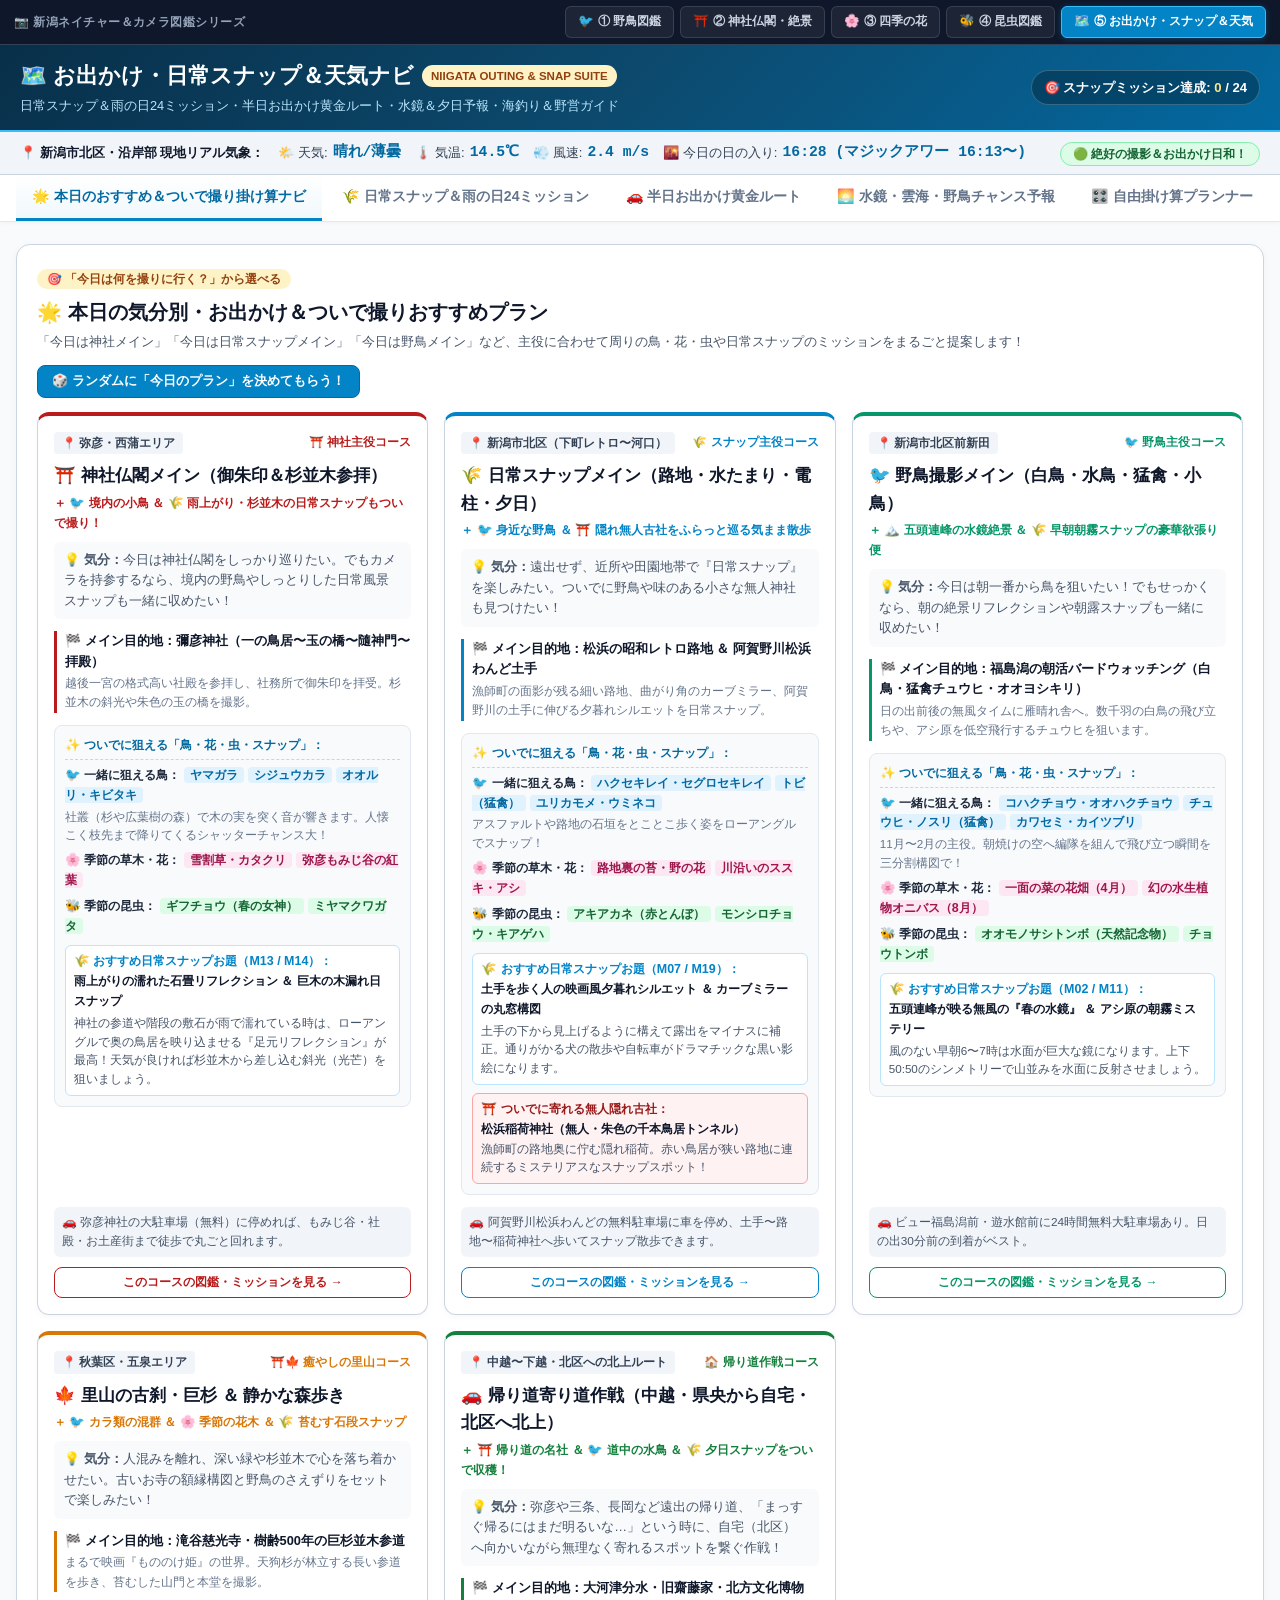
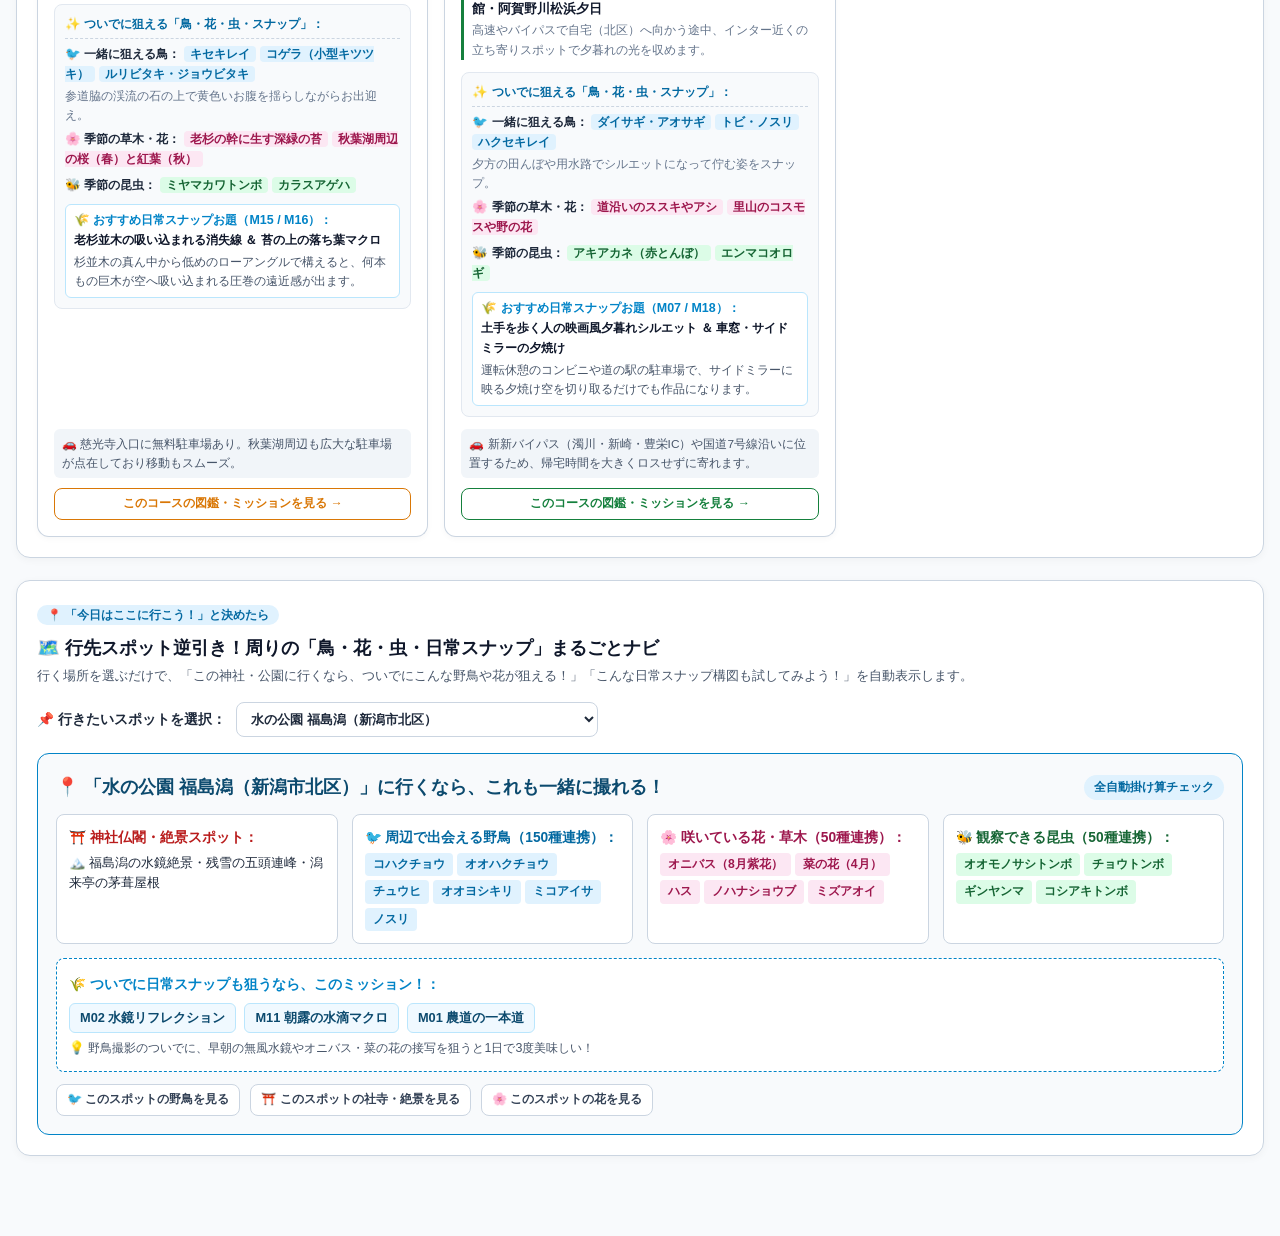
==== commit 800ca637: "fix: Fix Rainy Day missions filter, schema bindings, and sunset widget in Planner and Scenery apps" ====
--- a/冒険プランナー＆海釣り天気/index.html
+++ b/冒険プランナー＆海釣り天気/index.html
@@ -614,12 +614,12 @@
             </button>
             <span id="mission-progress-text" style="font-size:0.84rem; font-weight:800; color:#0369a1;">ミッション達成: 0 / 24 (0%)</span>
           </div>
-          <div style="display:flex; gap:6px; flex-wrap:wrap;">
-            <button class="btn btn-sm" onclick="PlannerApp.filterMissions('all')">すべて (24)</button>
-            <button class="btn btn-sm" onclick="PlannerApp.filterMissions('rain')">☔ 雨・曇り・水滴 (6)</button>
-            <button class="btn btn-sm" onclick="PlannerApp.filterMissions('Bokeh')">✨ 玉ボケ・光と影 (6)</button>
-            <button class="btn btn-sm" onclick="PlannerApp.filterMissions('town')">🌾 田園・ローカル線・街角 (6)</button>
-            <button class="btn btn-sm" onclick="PlannerApp.filterMissions('evening')">🌇 夕日・シルエット・夜 (6)</button>
+          <div style="display:flex; gap:6px; flex-wrap:wrap;" id="planner-mission-filters">
+            <button class="btn btn-sm btn-primary" data-cat="all" onclick="PlannerApp.filterMissions('all')">すべて (24)</button>
+            <button class="btn btn-sm" data-cat="rain" onclick="PlannerApp.filterMissions('rain')" style="background:#e0f2fe; color:#0369a1; border:1.5px solid #0284c7; font-weight:800;">☔ 雨の日・車内撮影 (6)</button>
+            <button class="btn btn-sm" data-cat="paddy" onclick="PlannerApp.filterMissions('paddy')">🌾 田んぼ・農道 (6)</button>
+            <button class="btn btn-sm" data-cat="river" onclick="PlannerApp.filterMissions('river')">🏞️ 河川敷・土手 (6)</button>
+            <button class="btn btn-sm" data-cat="coast" onclick="PlannerApp.filterMissions('coast')">🌊 海岸・防風林 (6)</button>
           </div>
         </div>
 
@@ -961,15 +961,18 @@
       renderSunsetWidget() {
         const wEl = document.getElementById("niigata-sunset-widget");
         if (!wEl || !window.calculateNiigataSunset) return;
-        const info = window.calculateNiigataSunset(new Date());
+        const now = new Date();
+        const info = window.calculateNiigataSunset(now);
         const sunsetHud = document.getElementById("w-sunset");
-        if (sunsetHud) sunsetHud.textContent = `${info.sunsetStr} (黄金時刻 ${info.goldenStartStr}〜)`;
-
+        if (sunsetHud) sunsetHud.textContent = `${info.sunsetTimeStr} (マジックアワー ${info.magicStartStr}〜)`;
+
+        const m = now.getMonth() + 1;
+        const d = now.getDate();
         wEl.innerHTML = `
-          <div style="font-size:0.75rem; color:#fde68a; font-weight:800;">🌇 新潟市・本日の夕日＆マジックアワー計（${info.month}月${info.day}日）</div>
+          <div style="font-size:0.75rem; color:#fde68a; font-weight:800;">🌇 新潟市・本日の夕日＆マジックアワー計（${m}月${d}日）</div>
           <div style="display:flex; gap:14px; align-items:baseline; margin-top:4px;">
-            <div><span style="font-size:0.74rem; color:#cbd5e1;">日没目安:</span> <strong style="font-size:1.15rem; color:#fff;">${info.sunsetStr}</strong></div>
-            <div><span style="font-size:0.74rem; color:#cbd5e1;">黄金タイム:</span> <strong style="font-size:0.95rem; color:#fbbf24;">${info.goldenStartStr}〜${info.magicEndStr}</strong></div>
+            <div><span style="font-size:0.74rem; color:#cbd5e1;">日没目安:</span> <strong style="font-size:1.15rem; color:#fff;">${info.sunsetTimeStr}</strong></div>
+            <div><span style="font-size:0.74rem; color:#cbd5e1;">黄金タイム:</span> <strong style="font-size:0.95rem; color:#fbbf24;">${info.magicStartStr}〜${info.magicEndStr}</strong></div>
           </div>
           <div style="font-size:0.72rem; color:#94a3b8; margin-top:3px;">📍 島見浜・関屋分水・阿賀野川河口での夕日撮影目安</div>
         `;
@@ -977,6 +980,14 @@
 
       filterMissions(cat) {
         this.state.missionFilter = cat;
+        const filterBtns = document.querySelectorAll('#planner-mission-filters .btn');
+        filterBtns.forEach(btn => {
+          if (btn.getAttribute('data-cat') === cat) {
+            btn.classList.add('btn-primary');
+          } else {
+            btn.classList.remove('btn-primary');
+          }
+        });
         this.renderMissions();
       },
 
@@ -993,15 +1004,24 @@
         const box = document.getElementById("mission-gacha-result");
         if (!box) return;
         box.style.display = "block";
+        const isDone = !!this.state.completedMissions[pick.id];
         box.innerHTML = `
           <div style="display:flex; justify-content:space-between; align-items:center; flex-wrap:wrap; gap:8px; margin-bottom:6px;">
-            <span style="background:#0284c7; color:#fff; font-size:0.74rem; font-weight:800; padding:3px 10px; border-radius:99px;">🎯 本日のガチャ当選ミッション！ (${pick.code})</span>
-            <span style="font-size:0.78rem; font-weight:700; color:#0369a1;">${pick.category} ｜ 🌤️ ${pick.weather}</span>
+            <span style="background:#0284c7; color:#fff; font-size:0.74rem; font-weight:800; padding:3px 10px; border-radius:99px;">🎯 ガチャ当選お題 (${pick.id})</span>
+            <span style="font-size:0.78rem; font-weight:700; color:#0369a1;">${pick.categoryName}</span>
           </div>
           <h4 style="font-size:1.08rem; font-weight:900; color:#0f172a; margin-bottom:6px;">${pick.title}</h4>
-          <p style="font-size:0.84rem; color:#334155; margin-bottom:8px;"><strong>📐 構図のコツ：</strong>${pick.composition} — ${pick.tip}</p>
-          <div style="font-size:0.78rem; background:#fff; padding:6px 10px; border-radius:6px; border:1px solid #bae6fd; color:#0c4a6e;">
-            ⚙️ <strong>カメラ設定目安：</strong>${pick.cameraSetting} ／ 📍 <strong>おすすめ場所：</strong>${pick.niigataSpot}
+          <p style="font-size:0.84rem; color:#334155; margin-bottom:8px;">${pick.description}</p>
+          <div style="font-size:0.78rem; background:#fff; padding:8px 12px; border-radius:8px; border:1px solid #bae6fd; color:#0c4a6e; margin-bottom:8px;">
+            <div style="margin-bottom:3px;">🅿️ <strong>拠点・駐車場：</strong>${pick.parkingInfo}</div>
+            <div style="margin-bottom:3px;">⚙️ <strong>推奨設定：</strong>${pick.recommendedSpec}</div>
+            <div>💡 <strong>撮影のコツ：</strong>${pick.tips}</div>
+          </div>
+          <div style="display:flex; justify-content:space-between; align-items:center;">
+            <span style="font-size:0.72rem; color:#64748b;">獲得称号: 「${pick.rewardTitle}」</span>
+            <button class="btn btn-sm ${isDone ? 'btn-outline' : 'btn-gold'}" onclick="PlannerApp.toggleMissionDone('${pick.id}')">
+              ${isDone ? '🏆 達成済み（解除）' : '✅ 達成した！'}
+            </button>
           </div>
         `;
       },
@@ -1022,33 +1042,34 @@
         const catFilter = this.state.missionFilter || 'all';
         const filtered = missions.filter(m => {
           if (catFilter === 'all') return true;
-          if (catFilter === 'rain') return m.category.includes('雨・曇り');
-          if (catFilter === 'Bokeh') return m.category.includes('玉ボケ');
-          if (catFilter === 'town') return m.category.includes('田園');
-          if (catFilter === 'evening') return m.category.includes('夕日');
-          return true;
+          return m.category === catFilter;
         });
 
         grid.innerHTML = filtered.map(m => {
           const isDone = !!this.state.completedMissions[m.id];
+          const isRain = m.category === 'rain';
           return `
-            <div style="background:${isDone ? '#f0fdf4' : '#fff'}; border:1.5px solid ${isDone ? '#22c55e' : '#cbd5e1'}; border-radius:14px; padding:16px; display:flex; flex-direction:column; box-shadow:0 2px 6px rgba(0,0,0,0.04);">
-              <div style="display:flex; justify-content:space-between; align-items:center; margin-bottom:8px;">
-                <span style="background:#0f172a; color:#38bdf8; font-size:0.72rem; font-weight:800; padding:2px 9px; border-radius:99px;">${m.code} ｜ ${m.weather}</span>
-                <label style="display:flex; align-items:center; gap:5px; font-size:0.8rem; font-weight:800; color:${isDone ? '#15803d' : '#475569'}; cursor:pointer;">
+            <div style="background:${isDone ? '#f0fdf4' : (isRain ? '#f0f9ff' : '#fff')}; border:1.5px solid ${isDone ? '#22c55e' : (isRain ? '#38bdf8' : '#cbd5e1')}; border-radius:14px; padding:16px; display:flex; flex-direction:column; box-shadow:0 2px 6px rgba(0,0,0,0.04); position:relative;">
+              ${isRain ? '<div style="position:absolute; top:12px; right:12px; font-size:0.68rem; font-weight:800; background:#0284c7; color:#fff; padding:2px 8px; border-radius:99px;">🚗 車内撮影OK</div>' : ''}
+              <div style="display:flex; align-items:center; gap:6px; margin-bottom:8px;">
+                <span style="background:#0f172a; color:#38bdf8; font-size:0.72rem; font-weight:800; padding:2px 8px; border-radius:6px;">${m.id}</span>
+                <span style="font-size:0.75rem; font-weight:800; color:#0369a1;">${m.categoryName}</span>
+              </div>
+              <h4 style="font-size:0.98rem; font-weight:900; color:#0f172a; margin-bottom:6px; line-height:1.4;">${m.title}</h4>
+              <p style="font-size:0.80rem; color:#475569; line-height:1.45; margin-bottom:10px;">${m.description}</p>
+              
+              <div style="background:#f8fafc; border:1px solid #e2e8f0; border-radius:8px; padding:10px; font-size:0.75rem; color:#334155; margin-bottom:12px;">
+                <div style="margin-bottom:4px;"><strong style="color:#0369a1;">🅿️ 駐車場・拠点：</strong>${m.parkingInfo}</div>
+                <div style="margin-bottom:4px;"><strong style="color:#b45309;">⚙️ カメラ推奨設定：</strong>${m.recommendedSpec}</div>
+                <div><strong style="color:#059669;">💡 撮影のコツ・裏ワザ：</strong>${m.tips}</div>
+              </div>
+
+              <div style="margin-top:auto; display:flex; justify-content:space-between; align-items:center; gap:8px; padding-top:6px; border-top:1px dashed #e2e8f0;">
+                <span style="font-size:0.7rem; color:#64748b; font-weight:700;">称号: 「${m.rewardTitle}」</span>
+                <label style="display:flex; align-items:center; gap:6px; font-size:0.8rem; font-weight:800; color:${isDone ? '#15803d' : '#475569'}; cursor:pointer;">
                   <input type="checkbox" ${isDone ? 'checked' : ''} onchange="PlannerApp.toggleMissionDone('${m.id}')" style="width:16px; height:16px; cursor:pointer;" />
-                  ${isDone ? '🏆 クリア済！' : '達成チェック'}
+                  ${isDone ? '🏆 達成済！' : '達成チェック'}
                 </label>
-              </div>
-              <div style="font-size:0.75rem; font-weight:800; color:#0369a1; margin-bottom:4px;">${m.category}</div>
-              <h4 style="font-size:1rem; font-weight:900; color:#0f172a; margin-bottom:8px; line-height:1.4;">${m.title}</h4>
-              <div style="background:#f8fafc; border-left:3px solid #0284c7; padding:8px 10px; border-radius:6px; font-size:0.78rem; margin-bottom:8px;">
-                <div><strong>📐 狙う構図：</strong>${m.composition}</div>
-                <div style="margin-top:3px; color:#334155;">💡 ${m.tip}</div>
-              </div>
-              <div style="margin-top:auto; font-size:0.75rem; color:#475569; background:#f1f5f9; padding:7px 10px; border-radius:6px;">
-                <div>⚙️ <strong>設定目安：</strong>${m.cameraSetting}</div>
-                <div style="margin-top:2px;">📍 <strong>新潟スポット例：</strong>${m.niigataSpot}</div>
               </div>
             </div>
           `;
